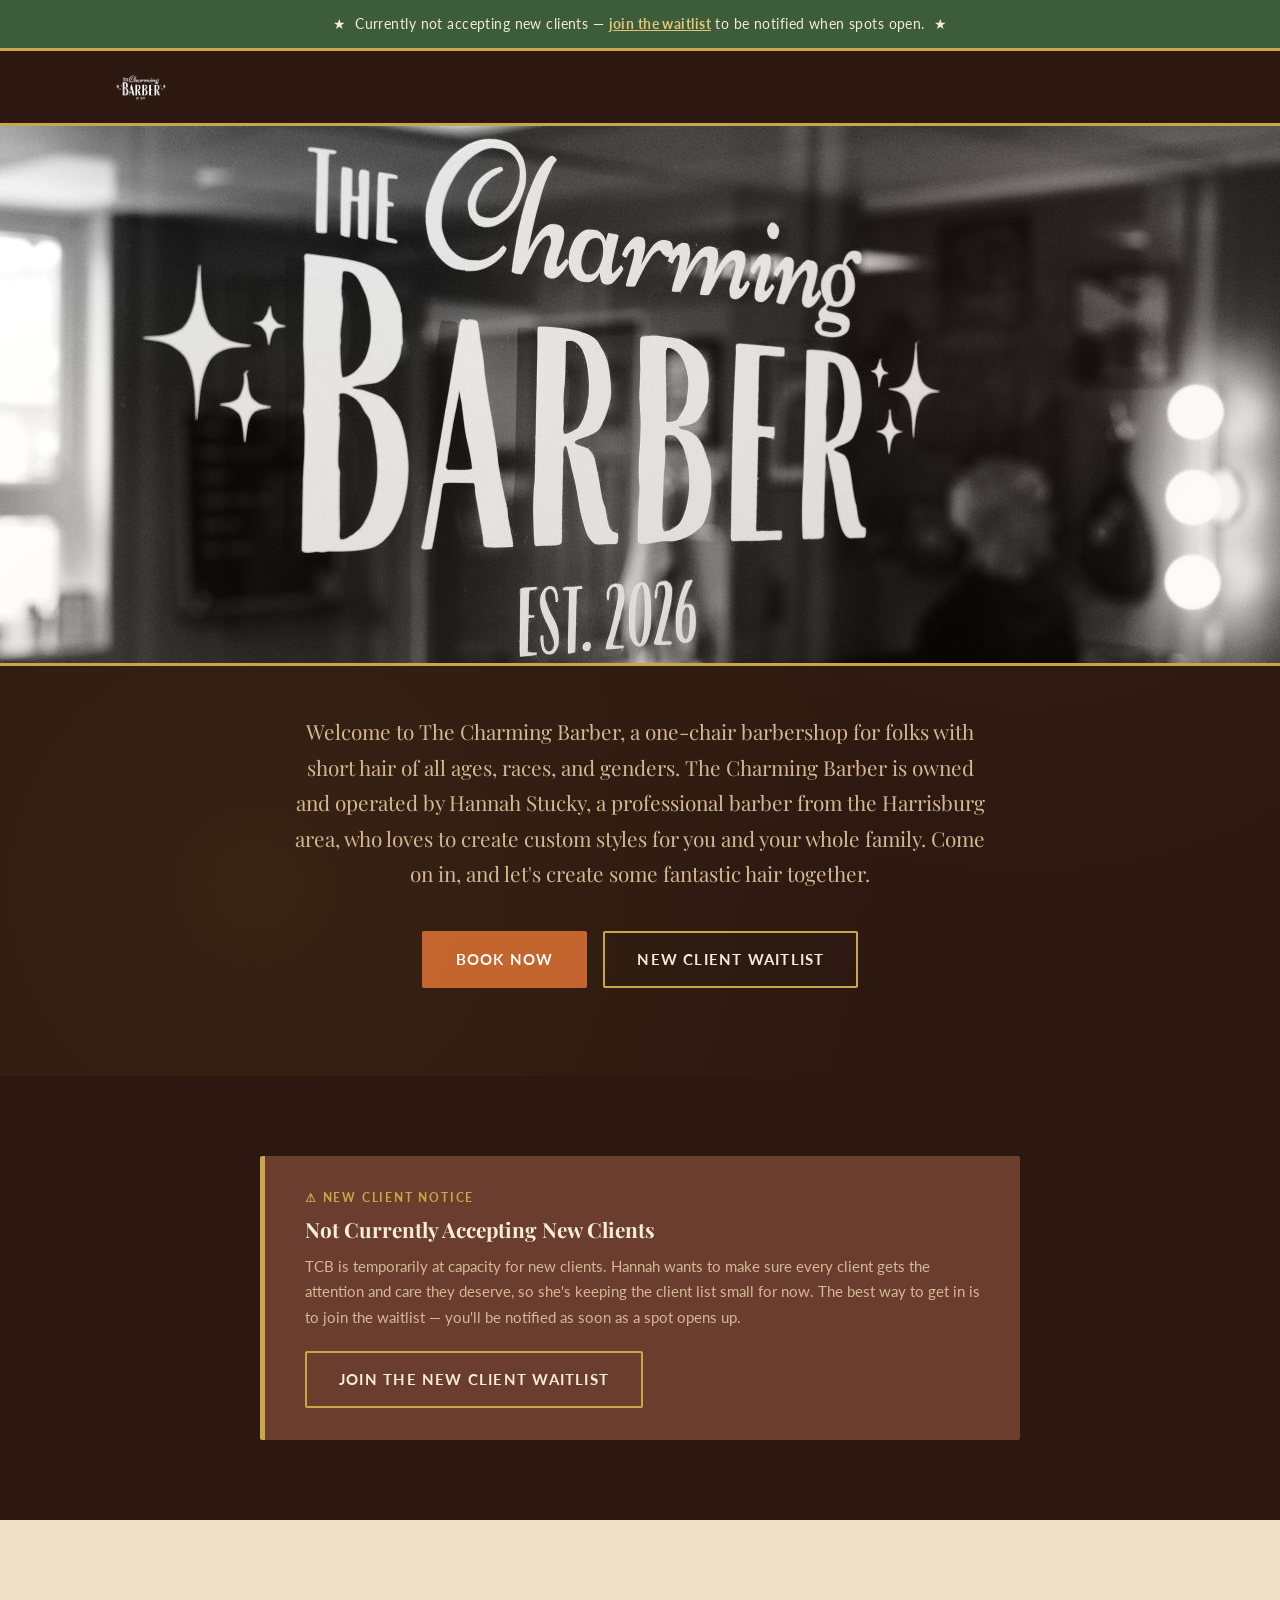
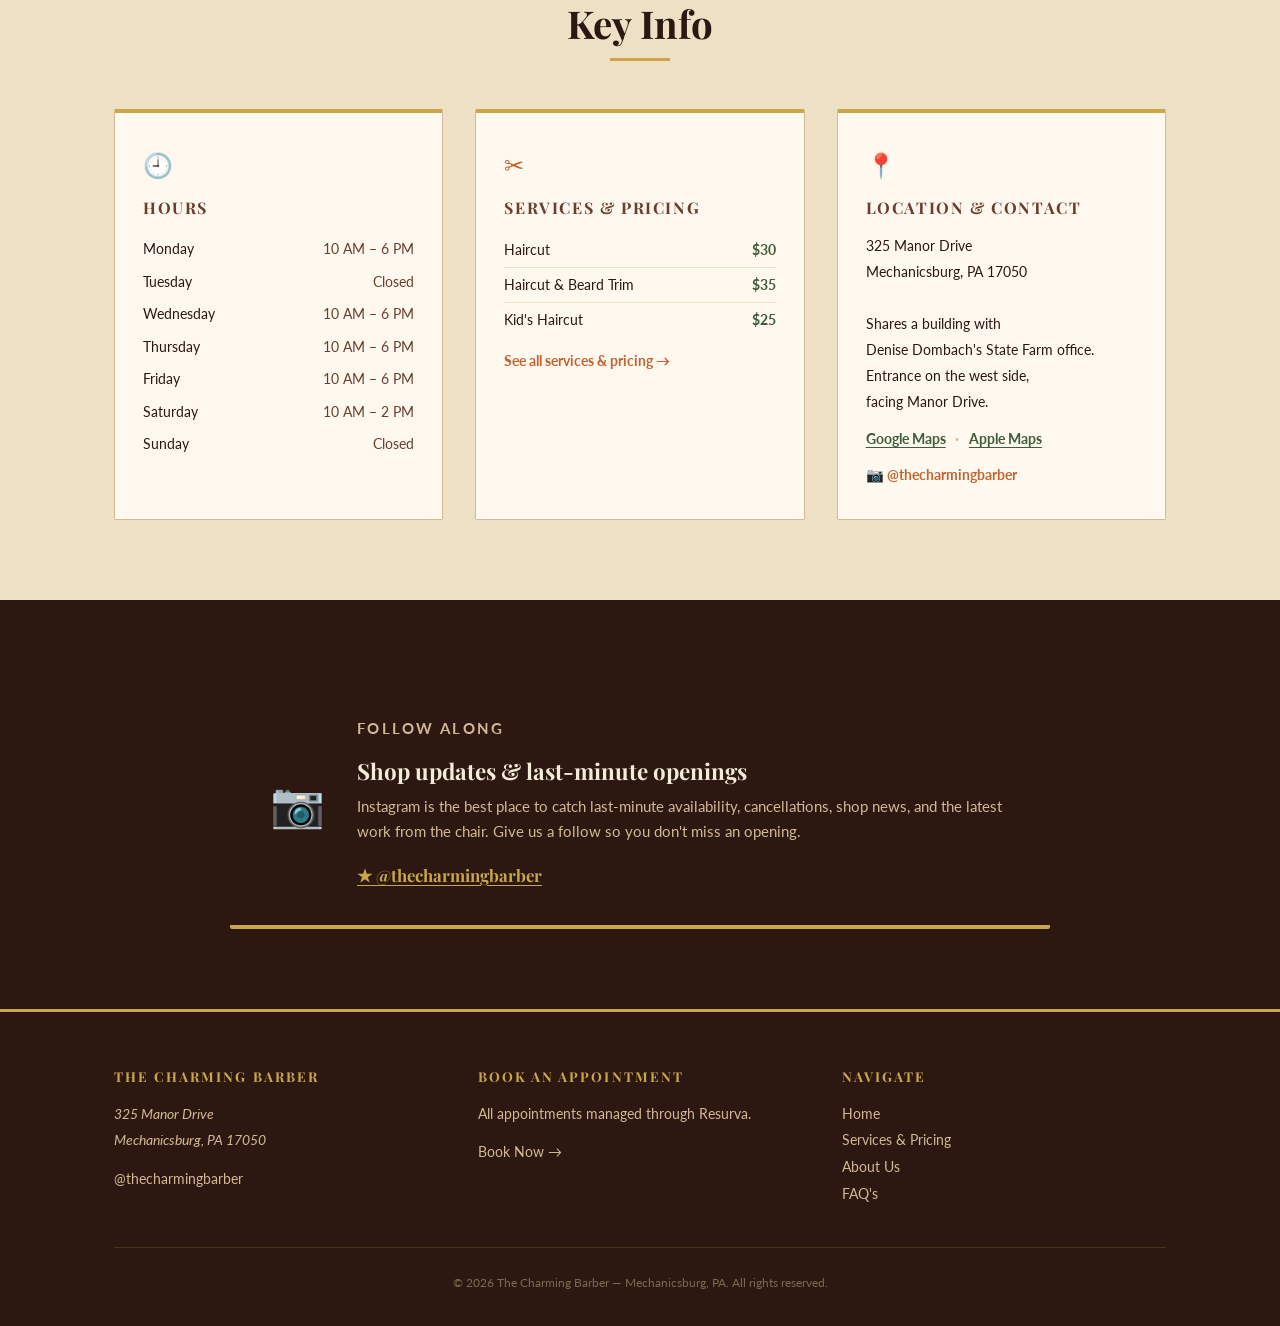
==== site/index.html @ 63d1f565 "Updated font and some photo placement, added instagram and other callout" ====
<!DOCTYPE html>
<html lang="en">
<head>
  <meta charset="UTF-8" />
  <meta name="viewport" content="width=device-width, initial-scale=1.0" />
  <title>The Charming Barber</title>
  <meta name="description" content="The Charming Barber is a one-chair barbershop in Mechanicsburg, PA. Owned and operated by Hannah Stucky. Appointments only." />

  <!-- Open Graph / link preview -->
  <meta property="og:type"        content="website" />
  <meta property="og:url"         content="https://thecharmingbarber.com/" />
  <meta property="og:site_name"   content="The Charming Barber" />
  <meta property="og:title"       content="The Charming Barber" />
  <meta property="og:description" content="A one-chair barbershop in Mechanicsburg, PA — custom cuts for all ages, races &amp; genders. Book online." />
  <meta property="og:image"       content="https://thecharmingbarber.com/img/banner-1280w.jpg" />
  <meta property="og:image:width" content="1280" />
  <meta property="og:image:height" content="853" />
  <meta property="og:image:alt"   content="The Charming Barber logo etched on the shop window" />

  <!-- iOS / Safari specifics -->
  <meta name="apple-mobile-web-app-title" content="The Charming Barber" />

  <!-- Structured data: lets search engines and map services understand
       the business location, hours, and pricing -->
  <script type="application/ld+json">
  {
    "@context": "https://schema.org",
    "@type": "BarberShop",
    "name": "The Charming Barber",
    "description": "A one-chair barbershop for folks with short hair of all ages, races, and genders.",
    "url": "https://thecharmingbarber.com/",
    "image": "https://thecharmingbarber.com/img/banner-1280w.jpg",
    "address": {
      "@type": "PostalAddress",
      "streetAddress": "325 Manor Drive",
      "addressLocality": "Mechanicsburg",
      "addressRegion": "PA",
      "postalCode": "17050",
      "addressCountry": "US"
    },
    "openingHoursSpecification": [
      {
        "@type": "OpeningHoursSpecification",
        "dayOfWeek": ["Monday", "Wednesday", "Thursday", "Friday"],
        "opens": "10:00",
        "closes": "18:00"
      },
      {
        "@type": "OpeningHoursSpecification",
        "dayOfWeek": "Saturday",
        "opens": "10:00",
        "closes": "14:00"
      }
    ],
    "priceRange": "$15 - $50",
    "sameAs": ["https://www.instagram.com/thecharmingbarber"]
  }
  </script>
  <link rel="preconnect" href="https://fonts.googleapis.com" />
  <link rel="preconnect" href="https://fonts.gstatic.com" crossorigin />
  <link href="https://fonts.googleapis.com/css2?family=Playfair+Display:wght@400;700&family=Lato:wght@400;700&display=swap" rel="stylesheet" />
  <link rel="icon" href="img/favicon.svg" type="image/svg+xml" />
  <link rel="icon" href="img/TCB-Logo-black.jpeg" type="image/jpeg" sizes="any" />
  <link rel="stylesheet" href="css/styles.css?v=4" />
</head>
<body>

  <!-- NEW CLIENT NOTICE BANNER -->
  <div class="notice-banner" role="banner" aria-label="New client notice">
    &#9733;&nbsp; Currently not accepting new clients &mdash; <a href="https://docs.google.com/forms/d/e/1FAIpQLScARhh4v0buWMQf8M3d-FH9tdkrE1GlVWAaFk2MQ_Nvq4I5kA/viewform" target="_blank" rel="noopener noreferrer">join the waitlist</a> to be notified when spots open. &nbsp;&#9733;
  </div>

  <!-- HEADER -->
  <header class="site-header">
    <div class="container header-inner">
      <a href="/" class="logo-link" aria-label="The Charming Barber — home">
        <img
          src="img/TCB-Logo-1.PNG"
          alt="The Charming Barber logo"
          class="logo-img"
        />
      </a>
      <button
        class="nav-toggle"
        id="nav-toggle"
        aria-controls="nav-menu"
        aria-expanded="false"
        aria-label="Open navigation menu"
      >
        <span></span>
        <span></span>
        <span></span>
      </button>
      <nav id="nav-menu" class="nav-menu" aria-label="Main navigation">
        <a href="/">Home</a>
        <a href="/services">Services &amp; Pricing</a>
        <a href="/about">About Us</a>
        <a href="/faq">FAQ's</a>
      </nav>
    </div>
  </header>

  <!-- HERO -->
  <section class="hero">
    <img
      src="img/banner-1280w.jpg"
      srcset="img/banner-768w.jpg 768w,
              img/banner-1280w.jpg 1280w,
              img/banner-1920w.jpg 1920w,
              img/banner-2560w.jpg 2560w"
      sizes="100vw"
      alt="The Charming Barber logo etched on the shop window"
      class="hero__banner"
      fetchpriority="high"
    />
    <div class="container">
      <p class="hero__tagline">
        Welcome to The Charming Barber, a one-chair barbershop for folks with short hair
        of all ages, races, and genders. The Charming Barber is owned and operated by Hannah Stucky, a professional
        barber from the Harrisburg area, who loves to create custom styles for you and your
        whole family. Come on in, and let's create some fantastic hair together.
      </p>
      <div class="hero__ctas">
        <a
          href="https://thecharmingbarber.resurva.com/availability"
          target="_blank"
          rel="noopener noreferrer"
          class="btn btn--primary"
        >Book Now</a>
        <a
          href="https://docs.google.com/forms/d/e/1FAIpQLScARhh4v0buWMQf8M3d-FH9tdkrE1GlVWAaFk2MQ_Nvq4I5kA/viewform"
          target="_blank"
          rel="noopener noreferrer"
          class="btn btn--secondary"
        >New Client Waitlist</a>
      </div>
    </div>
  </section>

  <!-- NEW CLIENT NOTICE SECTION -->
  <section class="section section--dark" id="new-clients">
    <div class="container">
      <div class="new-client-notice">
        <p class="new-client-notice__eyebrow">&#9888; New Client Notice</p>
        <h2 class="new-client-notice__heading">Not Currently Accepting New Clients</h2>
        <p class="new-client-notice__body">
          TCB is temporarily at capacity for new clients. Hannah wants to make sure every
          client gets the attention and care they deserve, so she's keeping the client list
          small for now. The best way to get in is to join the waitlist — you'll be
          notified as soon as a spot opens up.
        </p>
        <a
          href="https://docs.google.com/forms/d/e/1FAIpQLScARhh4v0buWMQf8M3d-FH9tdkrE1GlVWAaFk2MQ_Nvq4I5kA/viewform"
          target="_blank"
          rel="noopener noreferrer"
          class="btn btn--secondary"
        >Join the New Client Waitlist</a>
      </div>
    </div>
  </section>

  <!-- KEY INFO -->
  <section class="section section--tan">
    <div class="container">
      <h2 class="section-title">Key Info</h2>
      <div class="info-grid">

        <!-- Hours -->
        <div class="info-card">
          <div class="info-card__icon">&#128344;</div>
          <h3>Hours</h3>
          <table class="hours-table" aria-label="Shop hours">
            <tbody>
              <tr><td>Monday</td><td>10 AM – 6 PM</td></tr>
              <tr><td>Tuesday</td><td>Closed</td></tr>
              <tr><td>Wednesday</td><td>10 AM – 6 PM</td></tr>
              <tr><td>Thursday</td><td>10 AM – 6 PM</td></tr>
              <tr><td>Friday</td><td>10 AM – 6 PM</td></tr>
              <tr><td>Saturday</td><td>10 AM – 2 PM</td></tr>
              <tr><td>Sunday</td><td>Closed</td></tr>
            </tbody>
          </table>
        </div>

        <!-- Prices -->
        <div class="info-card">
          <div class="info-card__icon">&#9986;</div>
          <h3>Services &amp; Pricing</h3>
          <ul class="price-list">
            <li><span>Haircut</span><span class="price">$30</span></li>
            <li><span>Haircut &amp; Beard Trim</span><span class="price">$35</span></li>
            <li><span>Kid's Haircut</span><span class="price">$25</span></li>
          </ul>
          <a href="/services" class="social-link">See all services &amp; pricing &rarr;</a>
        </div>

        <!-- Location & Contact -->
        <div class="info-card">
          <div class="info-card__icon">&#128205;</div>
          <h3>Location &amp; Contact</h3>
          <address class="address-text">
            325 Manor Drive<br />
            Mechanicsburg, PA 17050<br /><br />
            Shares a building with<br />Denise Dombach's State Farm office.<br />
            Entrance on the west side,<br />facing Manor Drive.
          </address>
          <div class="map-links">
            <a
              href="https://www.google.com/maps/dir/?api=1&amp;destination=325+Manor+Drive,+Mechanicsburg,+PA+17050"
              target="_blank"
              rel="noopener noreferrer"
            >Google Maps</a>
            <span aria-hidden="true">&middot;</span>
            <a
              href="https://maps.apple.com/?daddr=325+Manor+Drive,+Mechanicsburg,+PA+17050"
              target="_blank"
              rel="noopener noreferrer"
            >Apple Maps</a>
          </div>
          <a
            href="https://www.instagram.com/thecharmingbarber"
            target="_blank"
            rel="noopener noreferrer"
            class="social-link"
          >
            &#128247; @thecharmingbarber
          </a>
        </div>

      </div>
    </div>
  </section>

  <!-- INSTAGRAM CALLOUT -->
  <section class="section section--dark">
    <div class="container">
      <div class="insta-cta">
        <div class="insta-cta__icon" aria-hidden="true">&#128247;</div>
        <div class="insta-cta__text">
          <p class="insta-cta__eyebrow">Follow Along</p>
          <h2>Shop updates &amp; last-minute openings</h2>
          <p>
            Instagram is the best place to catch last-minute availability, cancellations,
            shop news, and the latest work from the chair. Give us a follow so you don't
            miss an opening.
          </p>
          <a
            href="https://www.instagram.com/thecharmingbarber"
            target="_blank"
            rel="noopener noreferrer"
            class="insta-cta__handle"
          >&#9733; @thecharmingbarber</a>
        </div>
      </div>
    </div>
  </section>

  <!-- FOOTER -->
  <footer class="site-footer">
    <div class="container">
      <div class="footer-inner">
        <div class="footer-col">
          <h4>The Charming Barber</h4>
          <address>
          <p>325 Manor Drive<br />Mechanicsburg, PA 17050</p>
          </address>
          <p style="margin-top:0.75rem;">
            <a
              href="https://www.instagram.com/thecharmingbarber"
              target="_blank"
              rel="noopener noreferrer"
            >@thecharmingbarber</a>
          </p>
        </div>
        <div class="footer-col">
          <h4>Book an Appointment</h4>
          <p>All appointments managed through Resurva.</p>
          <p style="margin-top:0.75rem;">
            <a
              href="https://thecharmingbarber.resurva.com/availability"
              target="_blank"
              rel="noopener noreferrer"
            >Book Now &rarr;</a>
          </p>
        </div>
        <div class="footer-col">
          <h4>Navigate</h4>
          <p><a href="/">Home</a></p>
          <p><a href="/services">Services &amp; Pricing</a></p>
          <p><a href="/about">About Us</a></p>
          <p><a href="/faq">FAQ's</a></p>
        </div>
      </div>
      <p class="footer-bottom">&copy; 2026 The Charming Barber &mdash; Mechanicsburg, PA. All rights reserved.</p>
    </div>
  </footer>

  <script src="js/main.js?v=3"></script>
</body>
</html>
---- site/css/styles.css ----
/* ===== CUSTOM PROPERTIES ===== */
:root {
  --cream: #F4ECD8;
  --light-tan: #EDE0C4;
  --tan: #D4B896;
  --dark-brown: #2C1810;
  --medium-brown: #6B3D2E;
  --forest-green: #3D5C3A;
  --dark-green: #2A4028;
  --terracotta: #C4622D;
  --gold: #C9A748;
  --gold-light: #E2C47A;
  --text-dark: #2C1810;
  --text-mid: #5A3525;
  --text-light: #F4ECD8;
  --font-heading: 'Playfair Display', Georgia, serif;
  --font-body: 'Lato', 'Helvetica Neue', sans-serif;
  --transition: 0.25s ease;
  --radius: 2px;
}

/* ===== RESET & BASE ===== */
*, *::before, *::after { box-sizing: border-box; margin: 0; padding: 0; }

html { scroll-behavior: smooth; font-size: 16px; }

body {
  font-family: var(--font-body);
  background-color: var(--cream);
  color: var(--text-dark);
  line-height: 1.7;
}

img { max-width: 100%; display: block; }
a { color: inherit; text-decoration: none; }
ul { list-style: none; }

/* ===== TYPOGRAPHY ===== */
h1, h2, h3, h4 {
  font-family: var(--font-heading);
  line-height: 1.2;
  font-weight: 700;
}

h1 { font-size: clamp(2rem, 5vw, 3.5rem); }
h2 { font-size: clamp(1.5rem, 3.5vw, 2.4rem); }
h3 { font-size: clamp(1.1rem, 2.5vw, 1.5rem); }

/* ===== LAYOUT HELPERS ===== */
.container {
  max-width: 1100px;
  margin: 0 auto;
  padding: 0 1.5rem;
}

.section {
  padding: 5rem 0;
}

.section--dark {
  background-color: var(--dark-brown);
  color: var(--text-light);
}

.section--green {
  background-color: var(--forest-green);
  color: var(--text-light);
}

.section--tan {
  background-color: var(--light-tan);
}

.section-title {
  text-align: center;
  margin-bottom: 3rem;
  position: relative;
}

.section-title::after {
  content: '';
  display: block;
  width: 60px;
  height: 3px;
  background: var(--gold);
  margin: 0.75rem auto 0;
}

/* ===== BUTTONS ===== */
.btn {
  display: inline-block;
  padding: 0.85rem 2rem;
  font-family: var(--font-body);
  font-size: 0.95rem;
  font-weight: 700;
  letter-spacing: 0.08em;
  text-transform: uppercase;
  border: 2px solid transparent;
  cursor: pointer;
  transition: background var(--transition), color var(--transition), border-color var(--transition);
  border-radius: var(--radius);
  text-align: center;
}

.btn--primary {
  background-color: var(--terracotta);
  color: #fff;
  border-color: var(--terracotta);
}
.btn--primary:hover, .btn--primary:focus {
  background-color: #a8501f;
  border-color: #a8501f;
}

.btn--secondary {
  background-color: transparent;
  color: var(--cream);
  border-color: var(--gold);
}
.btn--secondary:hover, .btn--secondary:focus {
  background-color: var(--gold);
  color: var(--dark-brown);
}

.btn--outline-dark {
  background-color: transparent;
  color: var(--dark-brown);
  border-color: var(--medium-brown);
}
.btn--outline-dark:hover, .btn--outline-dark:focus {
  background-color: var(--medium-brown);
  color: var(--cream);
}

/* ===== NOTICE BANNER ===== */
.notice-banner {
  background-color: var(--forest-green);
  color: var(--cream);
  text-align: center;
  padding: 0.75rem 1.5rem;
  font-size: 0.9rem;
  letter-spacing: 0.03em;
  border-bottom: 3px solid var(--gold);
}

.notice-banner a {
  color: var(--gold-light);
  text-decoration: underline;
  font-weight: 700;
}
.notice-banner a:hover { color: #fff; }

/* ===== HEADER / NAV ===== */
.site-header {
  background-color: var(--dark-brown);
  position: sticky;
  top: 0;
  z-index: 100;
  border-bottom: 3px solid var(--gold);
}

.header-inner {
  display: flex;
  align-items: center;
  justify-content: space-between;
  height: 72px;
}

.logo-link {
  display: flex;
  align-items: center;
}

.logo-img {
  height: 54px;
  width: auto;
}

/* Hamburger */
.nav-toggle {
  display: flex;
  flex-direction: column;
  justify-content: space-between;
  width: 28px;
  height: 20px;
  background: none;
  border: none;
  cursor: pointer;
  padding: 0;
  z-index: 110;
}

.nav-toggle span {
  display: block;
  height: 2px;
  background-color: var(--gold);
  border-radius: 2px;
  transition: transform var(--transition), opacity var(--transition);
}

.nav-toggle[aria-expanded="true"] span:nth-child(1) {
  transform: translateY(9px) rotate(45deg);
}
.nav-toggle[aria-expanded="true"] span:nth-child(2) {
  opacity: 0;
}
.nav-toggle[aria-expanded="true"] span:nth-child(3) {
  transform: translateY(-9px) rotate(-45deg);
}

/* Nav menu */
.nav-menu {
  position: absolute;
  top: 75px;
  right: 0;
  background-color: var(--dark-brown);
  border-left: 3px solid var(--gold);
  border-bottom: 3px solid var(--gold);
  min-width: 220px;
  padding: 1rem 0;
  display: none;
  flex-direction: column;
  border-radius: 0 0 0 var(--radius);
}

.nav-menu.is-open {
  display: flex;
}

.nav-menu a {
  padding: 0.75rem 2rem;
  color: var(--tan);
  font-family: var(--font-heading);
  font-size: 1.05rem;
  letter-spacing: 0.04em;
  transition: color var(--transition), padding-left var(--transition);
  border-bottom: 1px solid rgba(201,167,72,0.15);
}

.nav-menu a:last-child { border-bottom: none; }

.nav-menu a:hover, .nav-menu a.active {
  color: var(--gold);
  padding-left: 2.5rem;
}

/* ===== HERO ===== */
.hero {
  background-color: var(--dark-brown);
  color: var(--text-light);
  padding: 0 0 4rem;
  text-align: center;
  position: relative;
  overflow: hidden;
}

/* Subtle mid-century geometric pattern via CSS */
.hero::before {
  content: '';
  position: absolute;
  inset: 0;
  background-image:
    radial-gradient(circle at 20% 80%, rgba(201,167,72,0.07) 0%, transparent 50%),
    radial-gradient(circle at 80% 20%, rgba(196,98,45,0.06) 0%, transparent 50%);
  pointer-events: none;
}

.hero__banner {
  display: block;
  width: 100%;
  height: clamp(280px, 45vw, 540px);
  object-fit: cover;
  border-bottom: 3px solid var(--gold);
  margin-bottom: 3rem;
}

.hero__tagline {
  font-family: var(--font-heading);
  font-size: clamp(1.05rem, 2.5vw, 1.3rem);
  color: var(--tan);
  max-width: 700px;
  margin: 0 auto 2.5rem;
  line-height: 1.7;
}

.hero__ctas {
  display: flex;
  flex-wrap: wrap;
  gap: 1rem;
  justify-content: center;
  margin-bottom: 1.5rem;
}

/* ===== NEW CLIENT NOTICE (home page section) ===== */
.new-client-notice {
  background-color: var(--medium-brown);
  border-left: 5px solid var(--gold);
  border-radius: var(--radius);
  padding: 2rem 2.5rem;
  max-width: 760px;
  margin: 0 auto;
  text-align: left;
}

.new-client-notice__eyebrow {
  font-size: 0.75rem;
  font-weight: 700;
  letter-spacing: 0.15em;
  text-transform: uppercase;
  color: var(--gold);
  margin-bottom: 0.5rem;
}

.new-client-notice__heading {
  font-family: var(--font-heading);
  font-size: 1.3rem;
  color: var(--cream);
  margin-bottom: 0.75rem;
}

.new-client-notice__body {
  color: var(--tan);
  font-size: 0.95rem;
  margin-bottom: 1.25rem;
  line-height: 1.7;
}

/* ===== KEY INFO GRID ===== */
.info-grid {
  display: grid;
  grid-template-columns: repeat(auto-fit, minmax(240px, 1fr));
  gap: 2rem;
}

.info-card {
  background-color: #fff8ee;
  border: 1px solid var(--tan);
  border-top: 4px solid var(--gold);
  border-radius: var(--radius);
  padding: 2rem 1.75rem;
}

.info-card__icon {
  font-size: 1.5rem;
  margin-bottom: 0.75rem;
  color: var(--terracotta);
}

.info-card h3 {
  font-size: 1rem;
  text-transform: uppercase;
  letter-spacing: 0.1em;
  color: var(--medium-brown);
  margin-bottom: 1rem;
}

.hours-table { width: 100%; border-collapse: collapse; }
.hours-table td { padding: 0.25rem 0; font-size: 0.9rem; }
.hours-table td:last-child { text-align: right; color: var(--medium-brown); }

.price-list { }
.price-list li {
  display: flex;
  justify-content: space-between;
  padding: 0.3rem 0;
  font-size: 0.9rem;
  border-bottom: 1px solid var(--light-tan);
}
.price-list li:last-child { border-bottom: none; }
.price-list .price { font-weight: 700; color: var(--forest-green); }

.address-text { font-size: 0.9rem; line-height: 1.8; font-style: normal; }

.map-links {
  display: flex;
  align-items: center;
  gap: 0.6rem;
  margin-top: 0.75rem;
  font-size: 0.88rem;
  font-weight: 700;
}
.map-links a {
  color: var(--forest-green);
  text-decoration: underline;
  text-underline-offset: 3px;
}
.map-links a:hover { color: var(--terracotta); }
.map-links span { color: var(--tan); }

.social-link {
  display: inline-flex;
  align-items: center;
  gap: 0.5rem;
  margin-top: 0.75rem;
  font-weight: 700;
  color: var(--terracotta);
  font-size: 0.9rem;
}
.social-link:hover { color: var(--medium-brown); text-decoration: underline; }

/* ===== SERVICES PAGE ===== */
/* Intro: shears photo beside the "what's included" note */
.services-intro {
  display: grid;
  grid-template-columns: minmax(220px, 300px) 1fr;
  gap: 2.5rem;
  align-items: center;
  max-width: 880px;
  margin: 0 auto 3.5rem;
}

.services-intro img {
  width: 100%;
  border-radius: var(--radius);
  border-bottom: 4px solid var(--gold);
}

.service-includes {
  background-color: #fff8ee;
  border-left: 5px solid var(--gold);
  border-radius: var(--radius);
  padding: 1.5rem 1.75rem;
}

.service-includes__eyebrow {
  font-size: 0.72rem;
  font-weight: 700;
  letter-spacing: 0.15em;
  text-transform: uppercase;
  color: var(--terracotta);
  margin-bottom: 0.5rem;
}

.service-includes p {
  font-size: 1rem;
  color: var(--text-mid);
  line-height: 1.7;
}

.service-includes strong { color: var(--dark-brown); }

.service-includes__note {
  display: block;
  margin-top: 0.6rem;
  font-size: 0.85rem;
  color: var(--medium-brown);
}

@media (max-width: 640px) {
  .services-intro {
    grid-template-columns: 1fr;
    gap: 1.5rem;
  }
  .services-intro img {
    max-width: 320px;
    margin: 0 auto;
  }
}

.service-list {
  max-width: 820px;
  margin: 0 auto;
}

.service {
  padding: 1.75rem 0;
  border-bottom: 1px solid var(--tan);
}

.service:first-child { padding-top: 0.5rem; }
.service:last-child { border-bottom: none; }

.service__head {
  display: flex;
  justify-content: space-between;
  align-items: baseline;
  flex-wrap: wrap;
  gap: 0.5rem 1.5rem;
  margin-bottom: 0.6rem;
}

.service__head h3 {
  color: var(--dark-brown);
}

.service__ages {
  font-size: 0.85em;
  font-weight: 400;
  color: var(--medium-brown);
}

.service__meta {
  display: flex;
  align-items: baseline;
  gap: 1.25rem;
}

.service__time {
  font-size: 0.8rem;
  font-weight: 700;
  letter-spacing: 0.08em;
  text-transform: uppercase;
  color: var(--cream);
  background-color: var(--medium-brown);
  padding: 0.25rem 0.7rem;
  border-radius: 999px;
}

.service__price {
  font-family: var(--font-heading);
  font-size: 1.35rem;
  font-weight: 700;
  color: var(--forest-green);
  white-space: nowrap;
}

.service__desc {
  color: var(--text-mid);
  font-size: 0.97rem;
  max-width: 620px;
}

/* ===== ABOUT PAGE ===== */
.about-lead {
  font-size: clamp(1rem, 2vw, 1.15rem);
  max-width: 780px;
  margin: 0 auto;
  text-align: center;
  color: var(--text-mid);
}

.about-body {
  max-width: 780px;
  margin: 3rem auto 0;
  font-size: 1rem;
  line-height: 1.9;
}

.about-body p + p { margin-top: 1.5rem; }

.about-highlights {
  display: grid;
  grid-template-columns: repeat(auto-fit, minmax(200px, 1fr));
  gap: 1.5rem;
  max-width: 900px;
  margin: 3rem auto 0;
}

.highlight-card {
  background-color: var(--dark-brown);
  color: var(--cream);
  padding: 2rem 1.5rem;
  border-radius: var(--radius);
  text-align: center;
  border-bottom: 4px solid var(--gold);
}

.highlight-card__num {
  font-family: var(--font-heading);
  font-size: 2.5rem;
  color: var(--gold);
  line-height: 1;
  margin-bottom: 0.5rem;
}

.highlight-card__label {
  font-size: 0.85rem;
  letter-spacing: 0.08em;
  text-transform: uppercase;
  color: var(--tan);
}

/* About media layout: portrait photo beside bio text */
.about-media-grid {
  display: grid;
  grid-template-columns: minmax(240px, 340px) 1fr;
  gap: 2.5rem;
  align-items: start;
  max-width: 880px;
  margin: 3rem auto 0;
}

.about-media-grid img {
  width: 100%;
  border-radius: var(--radius);
  border-bottom: 4px solid var(--gold);
}

.about-media-grid .about-body {
  margin: 0;
}

@media (max-width: 700px) {
  .about-media-grid {
    grid-template-columns: 1fr;
  }
  .about-media-grid img {
    max-width: 380px;
    margin: 0 auto;
  }
}

/* ===== SCROLLING GALLERY ===== */
.gallery-scroll {
  display: flex;
  gap: 1.25rem;
  overflow-x: auto;
  scroll-snap-type: x mandatory;
  -webkit-overflow-scrolling: touch;
  padding: 0.5rem 0 1.25rem;
  scrollbar-color: var(--gold) var(--light-tan);
  scrollbar-width: thin;
}

.gallery-scroll::-webkit-scrollbar { height: 8px; }
.gallery-scroll::-webkit-scrollbar-track { background: var(--light-tan); border-radius: 4px; }
.gallery-scroll::-webkit-scrollbar-thumb { background: var(--gold); border-radius: 4px; }

.gallery-scroll img {
  height: 420px;
  width: auto;
  flex: 0 0 auto;
  scroll-snap-align: center;
  border-radius: var(--radius);
  border-bottom: 4px solid var(--gold);
}

.gallery-hint {
  text-align: center;
  font-size: 0.85rem;
  color: var(--medium-brown);
  letter-spacing: 0.05em;
  margin-top: 0.5rem;
}

@media (max-width: 600px) {
  .gallery-scroll img { height: 320px; }
}

/* Photo placeholder */
.photo-placeholder {
  background-color: var(--light-tan);
  border: 2px dashed var(--tan);
  border-radius: var(--radius);
  display: flex;
  align-items: center;
  justify-content: center;
  flex-direction: column;
  gap: 0.75rem;
  color: var(--medium-brown);
  font-size: 0.9rem;
  letter-spacing: 0.05em;
  min-height: 320px;
}

.photo-placeholder__icon { font-size: 2.5rem; opacity: 0.5; }

/* ===== FAQ ===== */
.faq-list {
  max-width: 820px;
  margin: 0 auto;
}

.faq-item {
  border-bottom: 1px solid var(--tan);
}

.faq-item:first-child { border-top: 1px solid var(--tan); }

.faq-question {
  width: 100%;
  background: none;
  border: none;
  padding: 1.4rem 0;
  text-align: left;
  font-family: var(--font-heading);
  font-size: 1.05rem;
  color: var(--dark-brown);
  cursor: pointer;
  display: flex;
  justify-content: space-between;
  align-items: center;
  gap: 1rem;
}

.faq-question:hover { color: var(--forest-green); }

.faq-question__icon {
  flex-shrink: 0;
  width: 22px;
  height: 22px;
  background-color: var(--forest-green);
  color: #fff;
  border-radius: 50%;
  display: flex;
  align-items: center;
  justify-content: center;
  font-size: 1rem;
  line-height: 1;
  transition: transform var(--transition), background-color var(--transition);
}

.faq-item.is-open .faq-question__icon {
  transform: rotate(45deg);
  background-color: var(--terracotta);
}

.faq-answer {
  display: none;
  padding: 0 0 1.5rem;
  color: var(--text-mid);
  line-height: 1.8;
  font-size: 0.97rem;
}

.faq-item.is-open .faq-answer { display: block; }

/* ===== FOOTER ===== */
.site-footer {
  background-color: var(--dark-brown);
  color: var(--tan);
  padding: 3.5rem 0 2rem;
  border-top: 3px solid var(--gold);
}

.footer-inner {
  display: grid;
  grid-template-columns: repeat(auto-fit, minmax(200px, 1fr));
  gap: 2.5rem;
  margin-bottom: 2.5rem;
}

.footer-col h4 {
  font-family: var(--font-heading);
  color: var(--gold);
  font-size: 0.85rem;
  text-transform: uppercase;
  letter-spacing: 0.15em;
  margin-bottom: 1rem;
}

.footer-col p, .footer-col a {
  font-size: 0.88rem;
  line-height: 1.9;
  color: var(--tan);
}

.footer-col a:hover { color: var(--gold-light); text-decoration: underline; }

.footer-bottom {
  text-align: center;
  font-size: 0.78rem;
  color: rgba(212,184,150,0.5);
  border-top: 1px solid rgba(201,167,72,0.2);
  padding-top: 1.5rem;
}

/* ===== STATIC SHOP GRID (about page) ===== */
.shop-grid {
  display: grid;
  grid-template-columns: repeat(3, 1fr);
  gap: 1.25rem;
  max-width: 900px;
  margin: 0 auto;
}

.shop-grid img {
  width: 100%;
  height: 100%;
  aspect-ratio: 3 / 4;
  object-fit: cover;
  border-radius: var(--radius);
  border-bottom: 4px solid var(--gold);
}

@media (max-width: 640px) {
  .shop-grid {
    grid-template-columns: 1fr 1fr;
  }
  .shop-grid img:last-child {
    grid-column: 1 / -1;
    aspect-ratio: 16 / 10;
  }
}

/* ===== FAQ FEATURE PHOTO ===== */
.faq-photo {
  max-width: 360px;
  margin: 0 auto 3rem;
}

.faq-photo img {
  width: 100%;
  border-radius: var(--radius);
  border-bottom: 4px solid var(--gold);
}

/* ===== INSTAGRAM CALLOUT ===== */
.insta-cta {
  display: flex;
  align-items: center;
  gap: 2rem;
  max-width: 820px;
  margin: 0 auto;
  background-color: var(--dark-brown);
  border-radius: var(--radius);
  border-bottom: 4px solid var(--gold);
  padding: 2.25rem 2.5rem;
}

.insta-cta__icon {
  flex-shrink: 0;
  font-size: 2.75rem;
  line-height: 1;
}

.insta-cta__eyebrow {
  font-size: 0.72rem;
  font-weight: 700;
  letter-spacing: 0.15em;
  text-transform: uppercase;
  color: var(--gold);
  margin-bottom: 0.4rem;
}

.insta-cta h2 {
  color: var(--cream);
  font-size: 1.4rem;
  margin-bottom: 0.6rem;
}

.insta-cta p {
  color: var(--tan);
  font-size: 0.95rem;
  line-height: 1.6;
  margin-bottom: 1.1rem;
}

.insta-cta__handle {
  display: inline-flex;
  align-items: center;
  gap: 0.5rem;
  font-family: var(--font-heading);
  font-weight: 700;
  font-size: 1.05rem;
  color: var(--gold);
  text-decoration: underline;
  text-underline-offset: 3px;
}
.insta-cta__handle:hover { color: var(--gold-light); }

@media (max-width: 600px) {
  .insta-cta {
    flex-direction: column;
    text-align: center;
    gap: 1rem;
    padding: 2rem 1.5rem;
  }
}

/* ===== PAGE HERO (inner pages) ===== */
.page-hero {
  background-color: var(--dark-brown);
  color: var(--text-light);
  padding: 4rem 0 3rem;
  text-align: center;
  border-bottom: 3px solid var(--gold);
}

.page-hero h1 { color: var(--cream); }

.page-hero__sub {
  margin-top: 0.75rem;
  color: var(--tan);
  font-size: 1rem;
}

/* ===== RESPONSIVE ===== */
@media (max-width: 600px) {
  .section { padding: 3.5rem 0; }
  .hero { padding: 0 0 3rem; }
  .hero__banner { margin-bottom: 2rem; }
  .new-client-notice { padding: 1.5rem; }
  .hero__ctas { flex-direction: column; align-items: center; }
  .btn { width: 100%; max-width: 320px; }
}
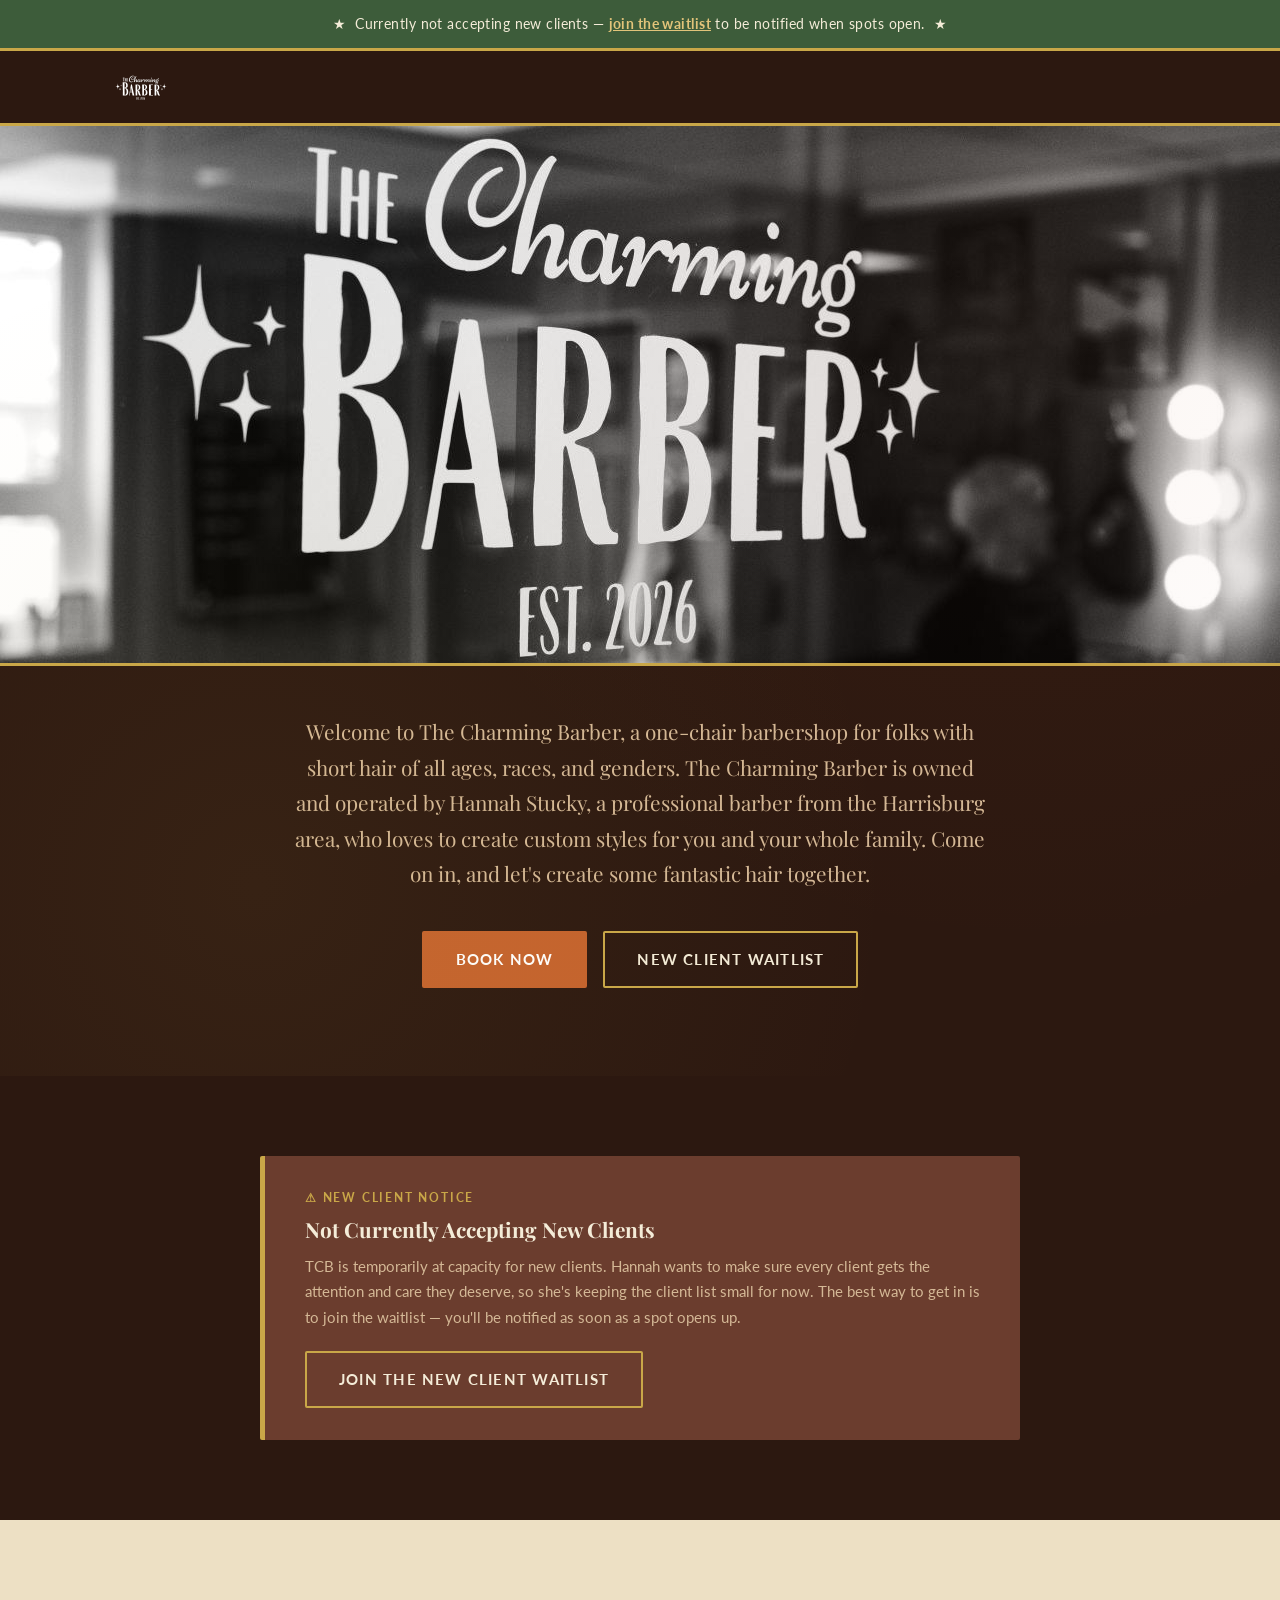
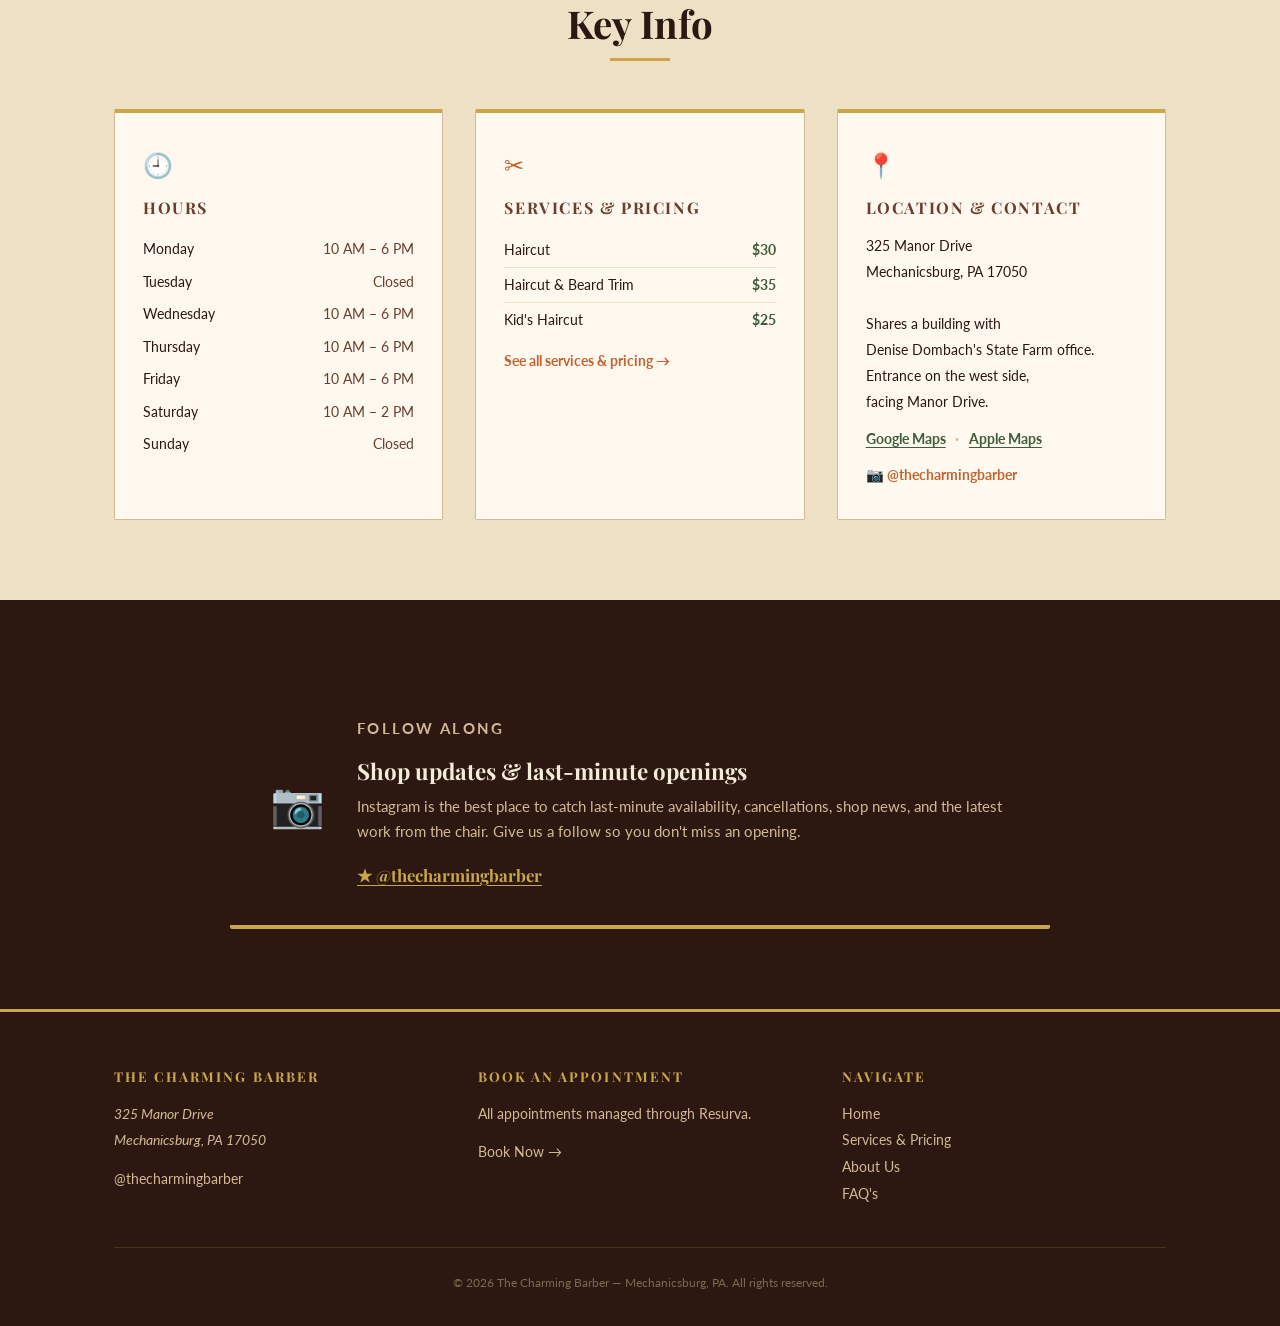
==== commit db8eeb5d: "optimized logo files" ====
--- a/site/index.html
+++ b/site/index.html
@@ -75,8 +75,12 @@
     <div class="container header-inner">
       <a href="/" class="logo-link" aria-label="The Charming Barber — home">
         <img
-          src="img/TCB-Logo-1.PNG"
+          src="img/TCB-Logo-1-108w.PNG"
+          srcset="img/TCB-Logo-1-54w.PNG 1x,
+                  img/TCB-Logo-1-108w.PNG 2x,
+                  img/TCB-Logo-1-162w.PNG 3x"
           alt="The Charming Barber logo"
+          width="54" height="54"
           class="logo-img"
         />
       </a>
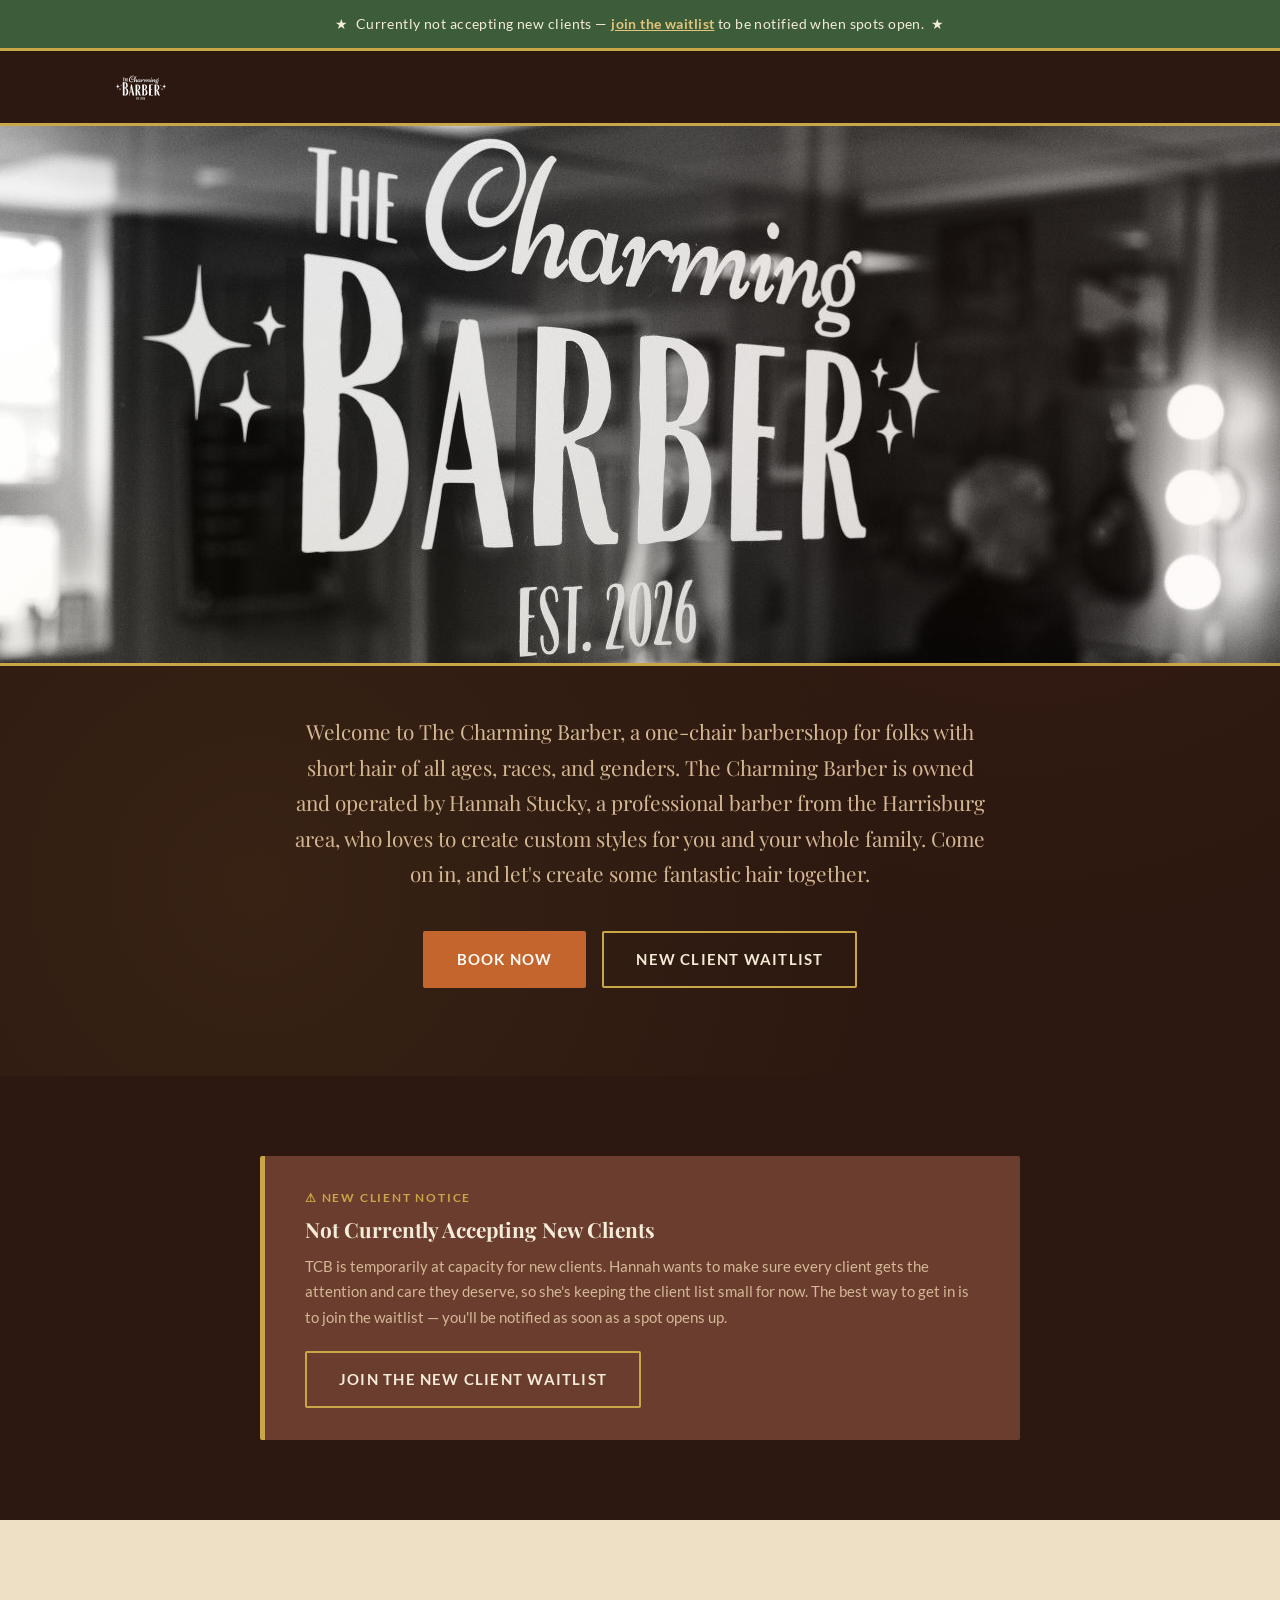
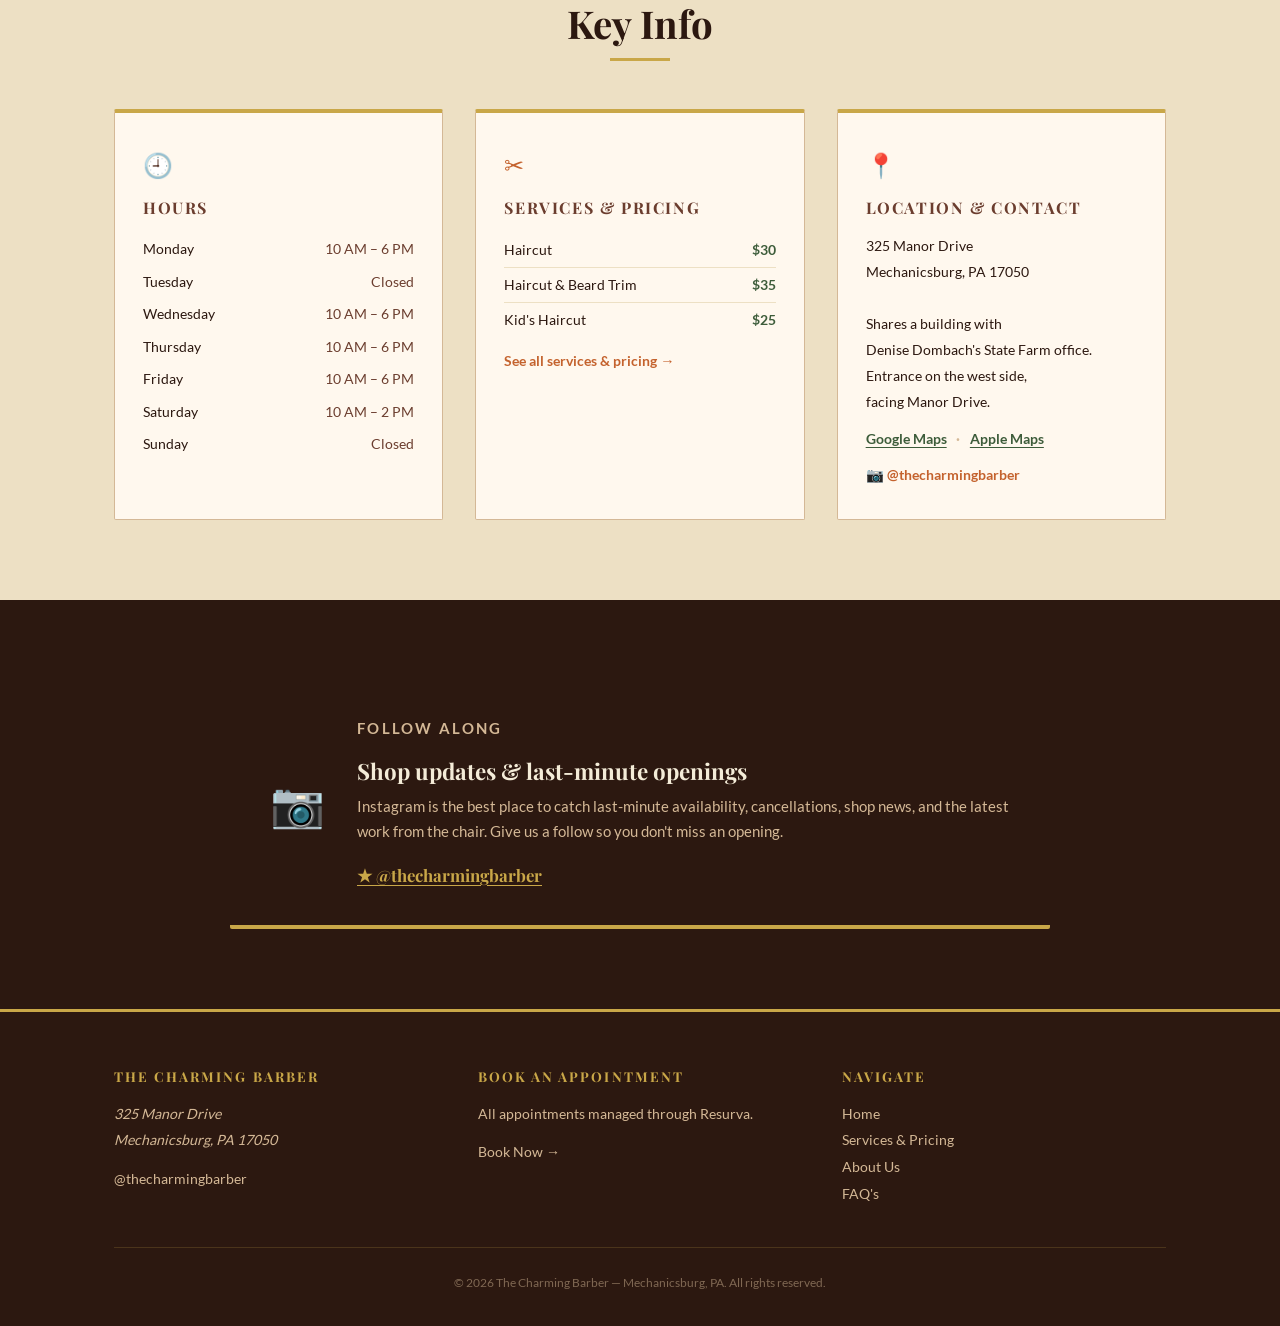
==== commit 0b25256d: "Self-hosted fonts for faster page loads" ====
--- a/site/index.html
+++ b/site/index.html
@@ -56,12 +56,11 @@
     "sameAs": ["https://www.instagram.com/thecharmingbarber"]
   }
   </script>
-  <link rel="preconnect" href="https://fonts.googleapis.com" />
-  <link rel="preconnect" href="https://fonts.gstatic.com" crossorigin />
-  <link href="https://fonts.googleapis.com/css2?family=Playfair+Display:wght@400;700&family=Lato:wght@400;700&display=swap" rel="stylesheet" />
+  <link rel="preload" href="/fonts/playfair-variable.woff2" as="font" type="font/woff2" crossorigin />
+  <link rel="preload" href="/fonts/lato-400.woff2" as="font" type="font/woff2" crossorigin />
   <link rel="icon" href="img/favicon.svg" type="image/svg+xml" />
   <link rel="icon" href="img/TCB-Logo-black.jpeg" type="image/jpeg" sizes="any" />
-  <link rel="stylesheet" href="css/styles.css?v=4" />
+  <link rel="stylesheet" href="css/styles.css?v=5" />
 </head>
 <body>
 
@@ -108,7 +107,9 @@
   <section class="hero">
     <img
       src="img/banner-1280w.jpg"
-      srcset="img/banner-768w.jpg 768w,
+      srcset="img/banner-480w.jpg 480w,
+              img/banner-640w.jpg 640w,
+              img/banner-768w.jpg 768w,
               img/banner-1280w.jpg 1280w,
               img/banner-1920w.jpg 1920w,
               img/banner-2560w.jpg 2560w"
--- a/site/css/styles.css
+++ b/site/css/styles.css
@@ -1,3 +1,27 @@
+/* ===== SELF-HOSTED FONTS (latin subset) ===== */
+@font-face {
+  font-family: 'Lato';
+  font-style: normal;
+  font-weight: 400;
+  font-display: swap;
+  src: url(../fonts/lato-400.woff2) format('woff2');
+}
+@font-face {
+  font-family: 'Lato';
+  font-style: normal;
+  font-weight: 700;
+  font-display: swap;
+  src: url(../fonts/lato-700.woff2) format('woff2');
+}
+/* Playfair Display is a variable font — one file covers the 400–700 range */
+@font-face {
+  font-family: 'Playfair Display';
+  font-style: normal;
+  font-weight: 400 700;
+  font-display: swap;
+  src: url(../fonts/playfair-variable.woff2) format('woff2');
+}
+
 /* ===== CUSTOM PROPERTIES ===== */
 :root {
   --cream: #F4ECD8;
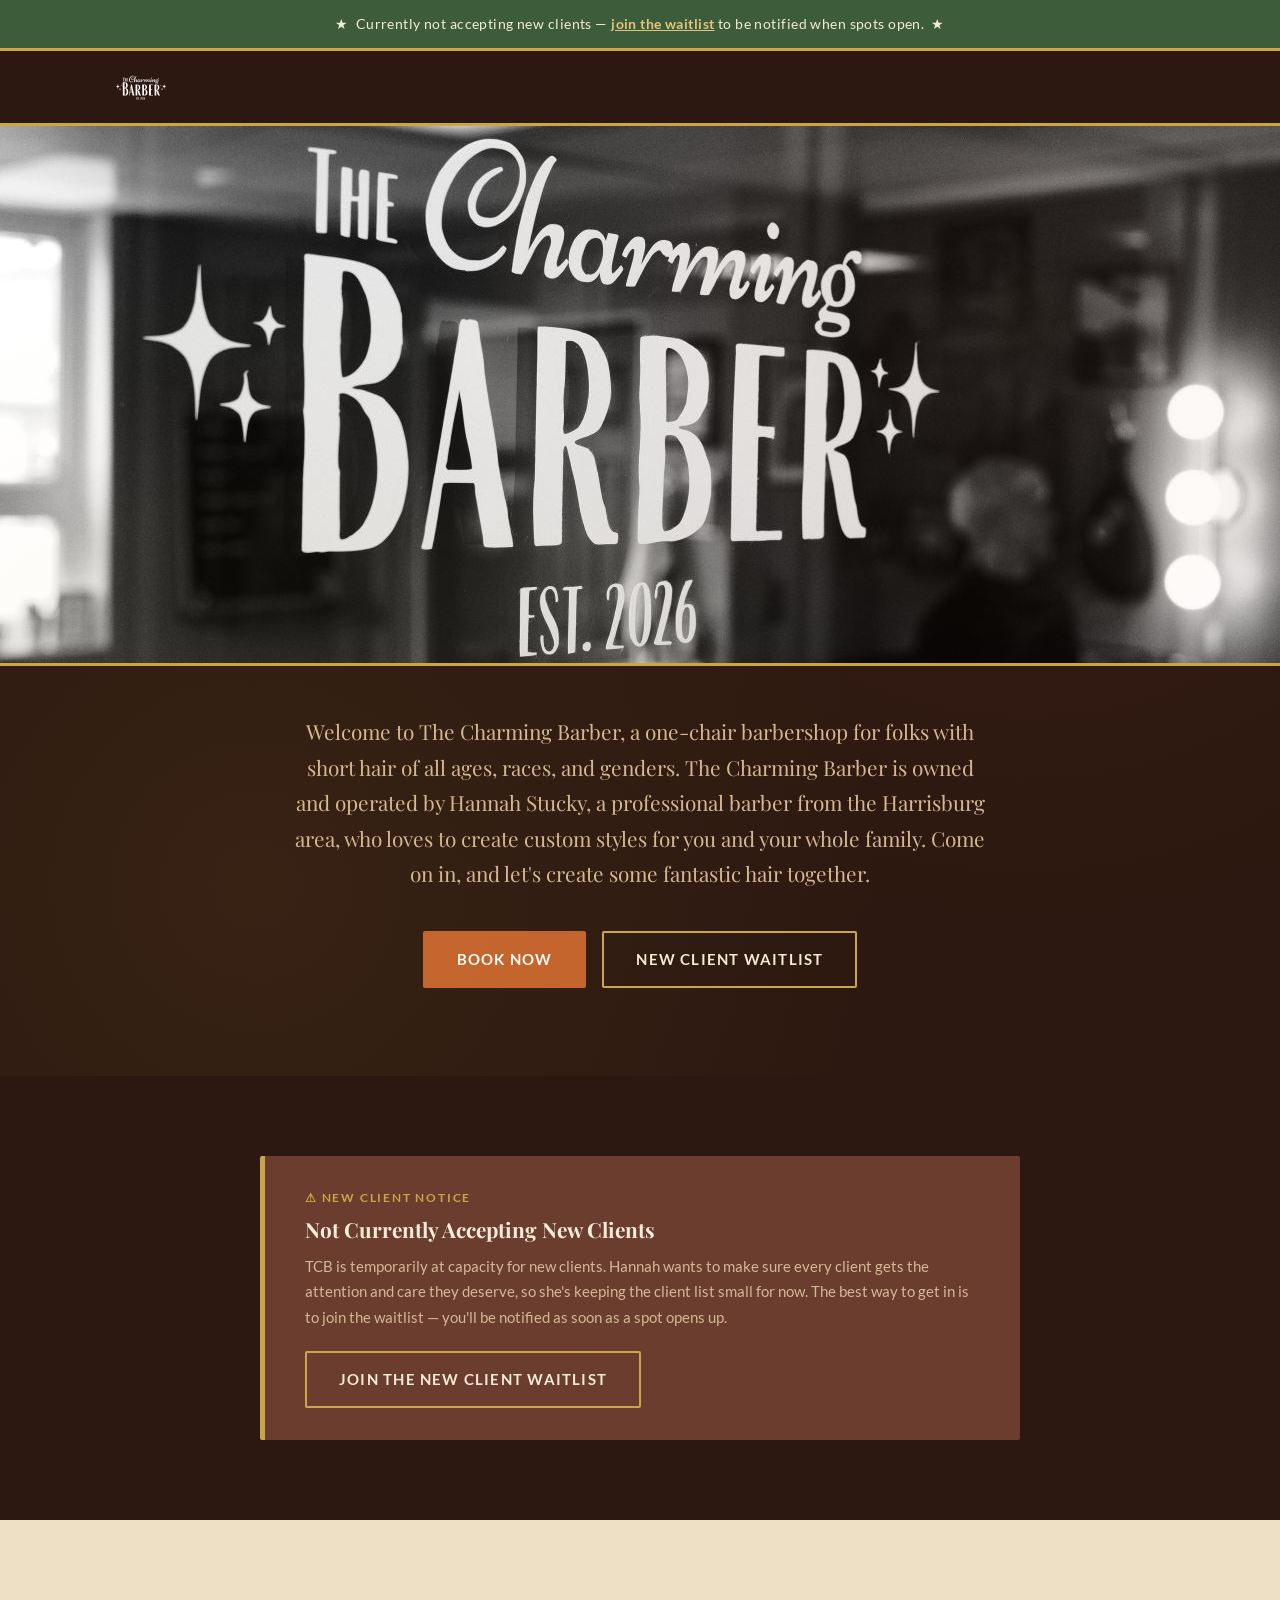
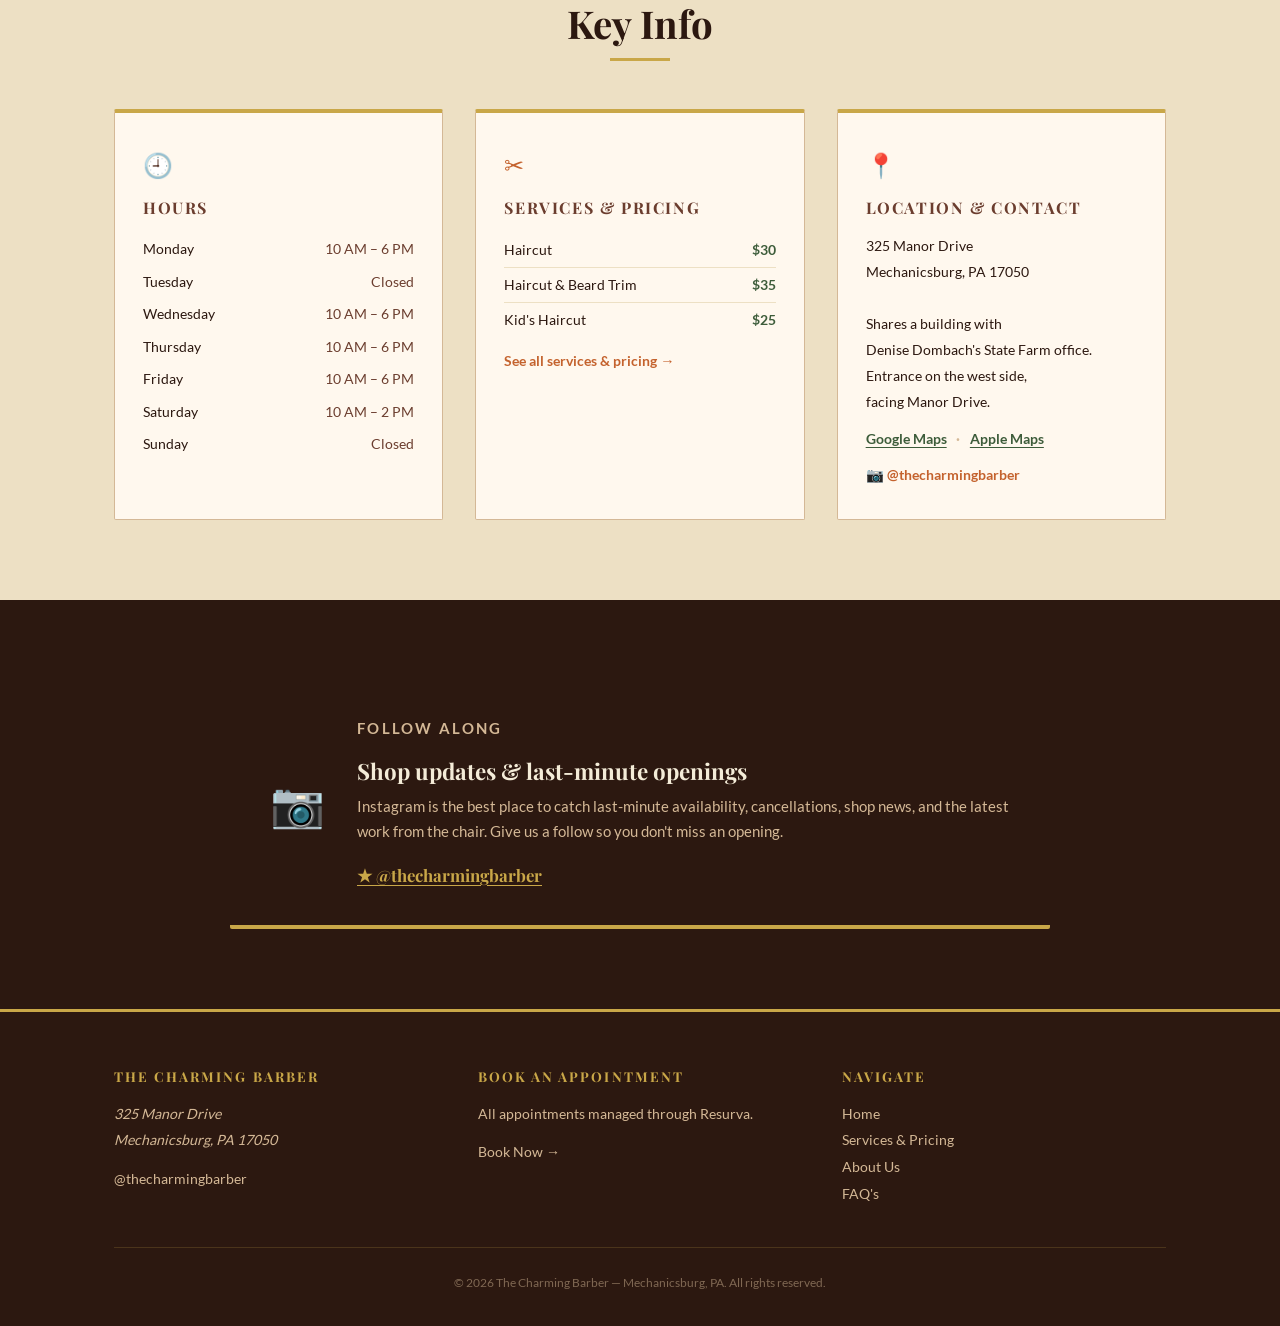
==== commit 9d5f4929: "Switching logos to .webp" ====
--- a/site/index.html
+++ b/site/index.html
@@ -74,10 +74,10 @@
     <div class="container header-inner">
       <a href="/" class="logo-link" aria-label="The Charming Barber — home">
         <img
-          src="img/TCB-Logo-1-108w.PNG"
-          srcset="img/TCB-Logo-1-54w.PNG 1x,
-                  img/TCB-Logo-1-108w.PNG 2x,
-                  img/TCB-Logo-1-162w.PNG 3x"
+          src="img/TCB-Logo-1-108w.webp"
+          srcset="img/TCB-Logo-1-54w.webp 1x,
+                  img/TCB-Logo-1-108w.webp 2x,
+                  img/TCB-Logo-1-162w.webp 3x"
           alt="The Charming Barber logo"
           width="54" height="54"
           class="logo-img"
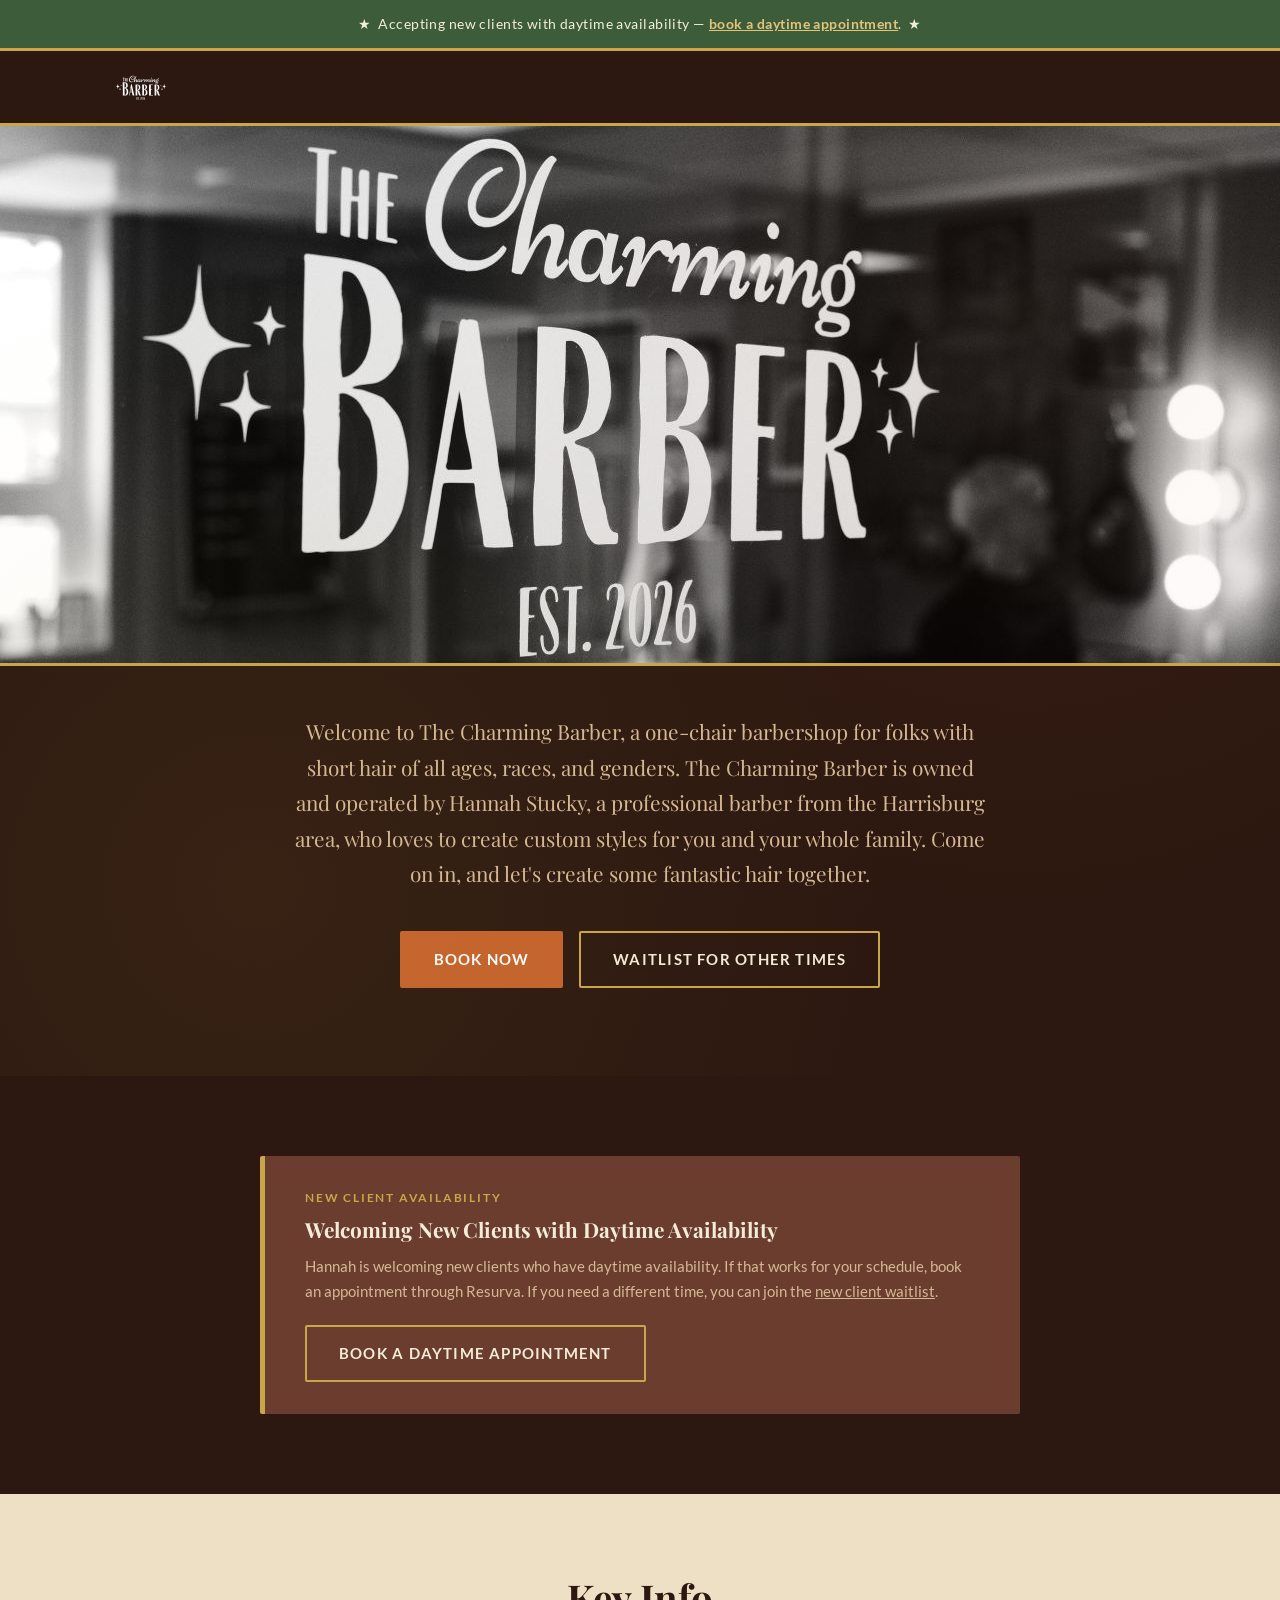
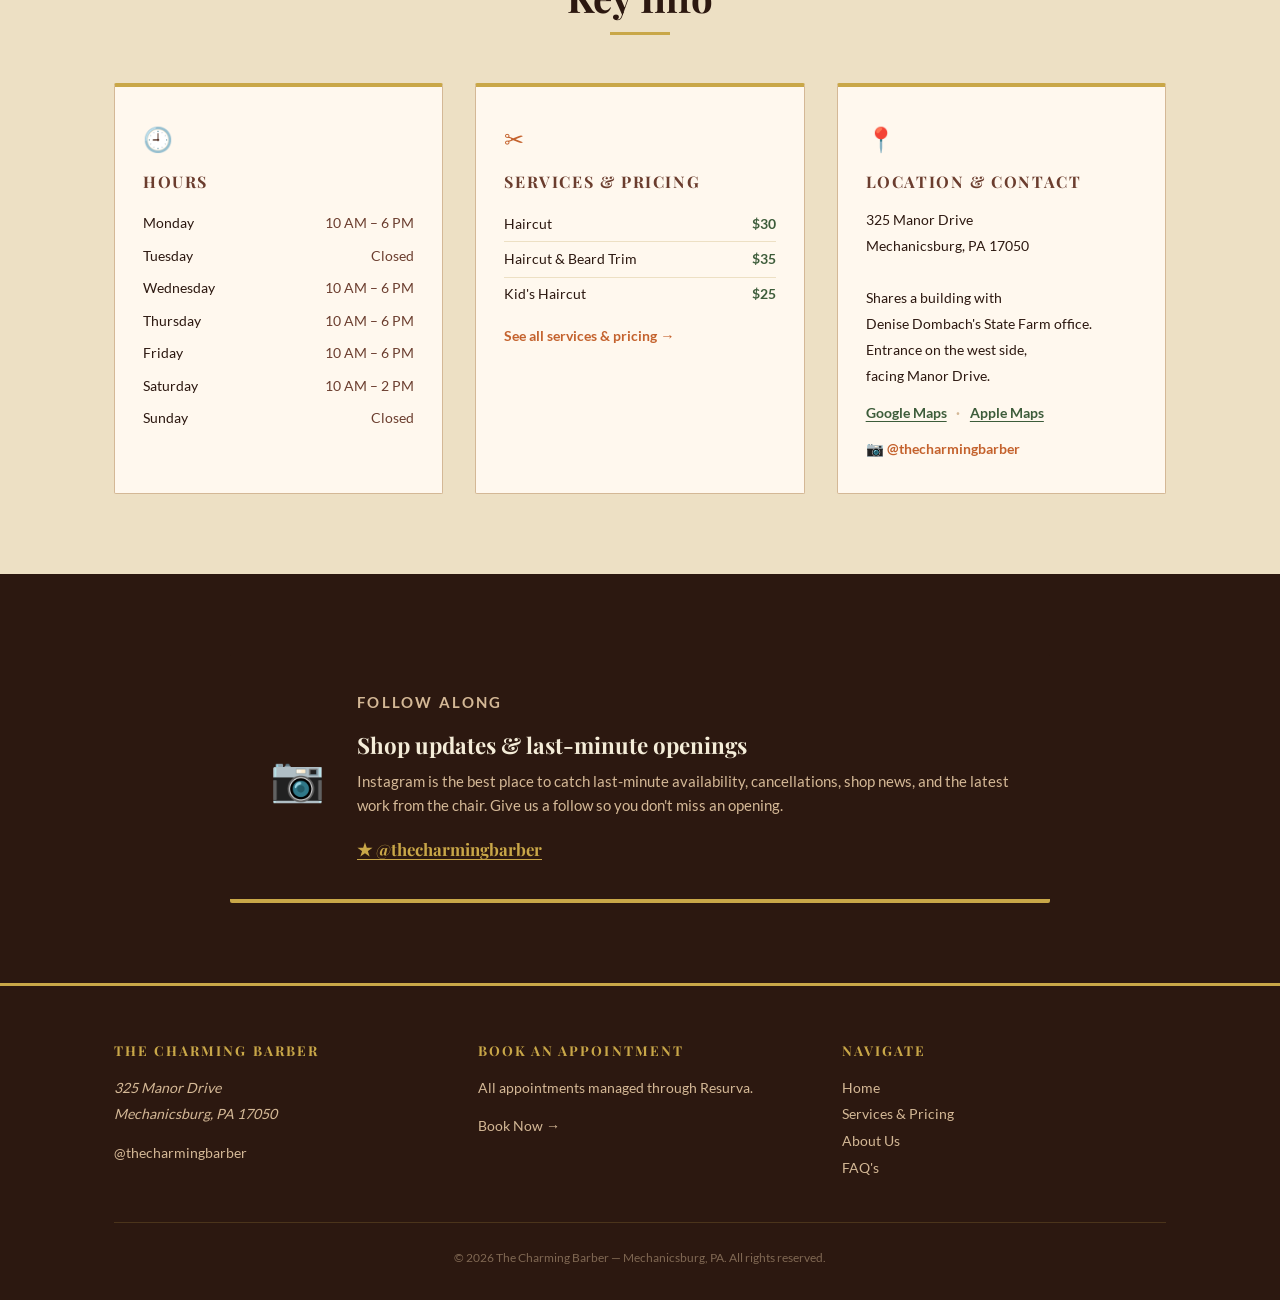
==== commit 85dbd918: "November 2026 updates - taking new clients and removing hot towel service" ====
--- a/site/index.html
+++ b/site/index.html
@@ -60,13 +60,13 @@
   <link rel="preload" href="/fonts/lato-400.woff2" as="font" type="font/woff2" crossorigin />
   <link rel="icon" href="img/favicon.svg" type="image/svg+xml" />
   <link rel="icon" href="img/TCB-Logo-black.jpeg" type="image/jpeg" sizes="any" />
-  <link rel="stylesheet" href="css/styles.css?v=5" />
+  <link rel="stylesheet" href="css/styles.css?v=6" />
 </head>
 <body>
 
   <!-- NEW CLIENT NOTICE BANNER -->
   <div class="notice-banner" role="banner" aria-label="New client notice">
-    &#9733;&nbsp; Currently not accepting new clients &mdash; <a href="https://docs.google.com/forms/d/e/1FAIpQLScARhh4v0buWMQf8M3d-FH9tdkrE1GlVWAaFk2MQ_Nvq4I5kA/viewform" target="_blank" rel="noopener noreferrer">join the waitlist</a> to be notified when spots open. &nbsp;&#9733;
+    &#9733;&nbsp; Accepting new clients with daytime availability &mdash; <a href="https://thecharmingbarber.resurva.com/availability" target="_blank" rel="noopener noreferrer">book a daytime appointment</a>. &nbsp;&#9733;
   </div>
 
   <!-- HEADER -->
@@ -103,12 +103,16 @@
     </div>
   </header>
 
+  <main id="main">
+
   <!-- HERO -->
   <section class="hero">
+    <h1 class="sr-only">The Charming Barber</h1>
     <img
       src="img/banner-1280w.jpg"
       srcset="img/banner-480w.jpg 480w,
               img/banner-640w.jpg 640w,
+              img/banner-720w.jpg 720w,
               img/banner-768w.jpg 768w,
               img/banner-1280w.jpg 1280w,
               img/banner-1920w.jpg 1920w,
@@ -137,7 +141,7 @@
           target="_blank"
           rel="noopener noreferrer"
           class="btn btn--secondary"
-        >New Client Waitlist</a>
+        >Waitlist for Other Times</a>
       </div>
     </div>
   </section>
@@ -146,20 +150,20 @@
   <section class="section section--dark" id="new-clients">
     <div class="container">
       <div class="new-client-notice">
-        <p class="new-client-notice__eyebrow">&#9888; New Client Notice</p>
-        <h2 class="new-client-notice__heading">Not Currently Accepting New Clients</h2>
+        <p class="new-client-notice__eyebrow">New Client Availability</p>
+        <h2 class="new-client-notice__heading">Welcoming New Clients with Daytime Availability</h2>
         <p class="new-client-notice__body">
-          TCB is temporarily at capacity for new clients. Hannah wants to make sure every
-          client gets the attention and care they deserve, so she's keeping the client list
-          small for now. The best way to get in is to join the waitlist — you'll be
-          notified as soon as a spot opens up.
+          Hannah is welcoming new clients who have daytime availability. If that works
+          for your schedule, book an appointment through Resurva. If you need a different
+          time, you can join the
+          <a href="https://docs.google.com/forms/d/e/1FAIpQLScARhh4v0buWMQf8M3d-FH9tdkrE1GlVWAaFk2MQ_Nvq4I5kA/viewform" target="_blank" rel="noopener noreferrer" style="text-decoration:underline;">new client waitlist</a>.
         </p>
         <a
-          href="https://docs.google.com/forms/d/e/1FAIpQLScARhh4v0buWMQf8M3d-FH9tdkrE1GlVWAaFk2MQ_Nvq4I5kA/viewform"
+          href="https://thecharmingbarber.resurva.com/availability"
           target="_blank"
           rel="noopener noreferrer"
           class="btn btn--secondary"
-        >Join the New Client Waitlist</a>
+        >Book a Daytime Appointment</a>
       </div>
     </div>
   </section>
@@ -260,12 +264,14 @@
     </div>
   </section>
 
+  </main>
+
   <!-- FOOTER -->
   <footer class="site-footer">
     <div class="container">
       <div class="footer-inner">
         <div class="footer-col">
-          <h4>The Charming Barber</h4>
+          <h2>The Charming Barber</h2>
           <address>
           <p>325 Manor Drive<br />Mechanicsburg, PA 17050</p>
           </address>
@@ -278,7 +284,7 @@
           </p>
         </div>
         <div class="footer-col">
-          <h4>Book an Appointment</h4>
+          <h2>Book an Appointment</h2>
           <p>All appointments managed through Resurva.</p>
           <p style="margin-top:0.75rem;">
             <a
@@ -289,7 +295,7 @@
           </p>
         </div>
         <div class="footer-col">
-          <h4>Navigate</h4>
+          <h2>Navigate</h2>
           <p><a href="/">Home</a></p>
           <p><a href="/services">Services &amp; Pricing</a></p>
           <p><a href="/about">About Us</a></p>
--- a/site/css/styles.css
+++ b/site/css/styles.css
@@ -71,6 +71,19 @@
 h3 { font-size: clamp(1.1rem, 2.5vw, 1.5rem); }
 
 /* ===== LAYOUT HELPERS ===== */
+/* Visually hidden, but available to screen readers */
+.sr-only {
+  position: absolute;
+  width: 1px;
+  height: 1px;
+  padding: 0;
+  margin: -1px;
+  overflow: hidden;
+  clip: rect(0, 0, 0, 0);
+  white-space: nowrap;
+  border: 0;
+}
+
 .container {
   max-width: 1100px;
   margin: 0 auto;
@@ -754,10 +767,11 @@
   margin-bottom: 2.5rem;
 }
 
-.footer-col h4 {
+.footer-col h2 {
   font-family: var(--font-heading);
   color: var(--gold);
   font-size: 0.85rem;
+  font-weight: 700;
   text-transform: uppercase;
   letter-spacing: 0.15em;
   margin-bottom: 1rem;
